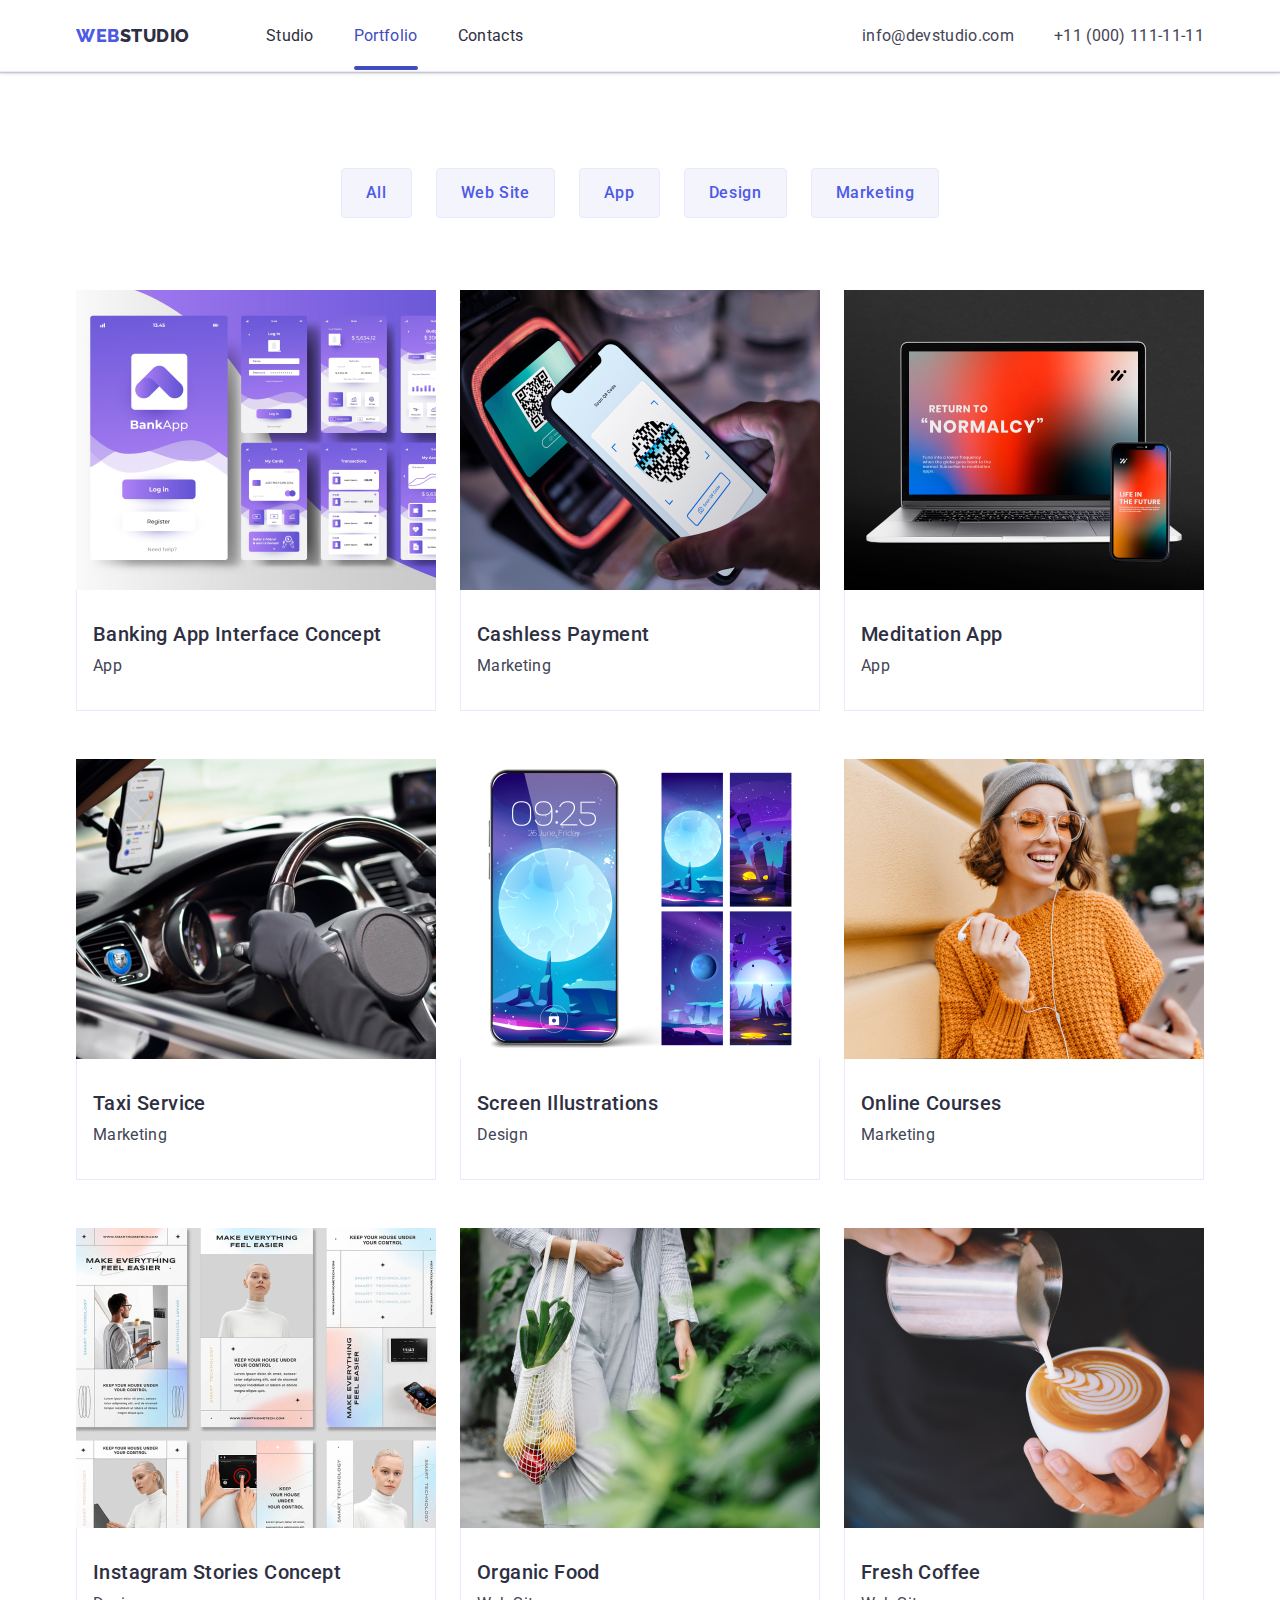
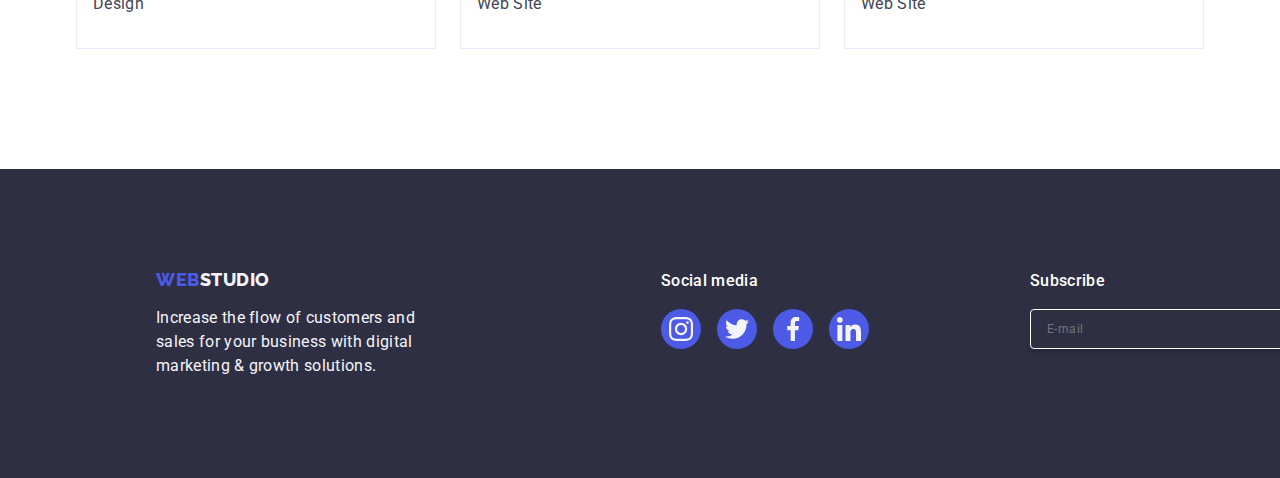
==== portfolio.html @ 1e539826 "Add files via upload" ====
<!DOCTYPE html>
<html lang="en">
  <head>
    <meta charset="UTF-8" />
    <meta name="viewport" content="width=device-width, initial-scale=1.0" />
    <link
      rel="stylesheet"
      href="https://cdnjs.cloudflare.com/ajax/libs/modern-normalize/1.0.0/modern-normalize.min.css"
    />
    <link rel="stylesheet" href="./css/styles.css" />
    <link rel="preconnect" href="https://fonts.googleapis.com" />
    <link rel="preconnect" href="https://fonts.gstatic.com" crossorigin />
    <link
      href="https://fonts.googleapis.com/css2?family=Raleway:wght@800&family=Roboto:wght@400;500;700;900&display=swap"
      rel="stylesheet"
    />
    <title>Portfolio</title>
  </head>
  <body>
    <header class="header">
      <div class="top-head container">
        <!--navigation bar-->
        <nav class="navigation-container list">
          <!--Logo-->
          <a class="logo link" href="./index.html"
            >Web<span class="logo-span-dark-header">Studio</span></a
          >
          <!--studio,portfolio,contacts-->
          <ul class="navigation-list list">
            <li><a class="nav-link link" href="./index.html">Studio</a></li>
            <li>
              <a class="nav-link link portfolioweb" href="./portfolio.html"
                >Portfolio</a
              >
            </li>
            <li><a class="nav-link link" href="">Contacts</a></li>
          </ul>
        </nav>
        <!--contact address section-->
        <address class="address-container">
          <ul class="address-list list">
            <li class="contacts">
              <a class="address-link link" href="mailto:info@devstudio.com"
                >info@devstudio.com</a
              >
            </li>
            <li class="contacts">
              <a class="address-link link" href="tel:+110001111111"
                >+11 (000) 111-11-11</a
              >
            </li>
          </ul>
        </address>
      </div>
    </header>
    <main class="main-container-portfolio">
      <!--buttons section-->
      <section class="section-one-container">
        <div class="container">
          <h1 class="visually-hidden">Buttons</h1>
          <ul class="sec-one-list-of-buttons list">
            <!--firts button-->
            <li>
              <button class="sec-one-button btn-sec" type="button">All</button>
            </li>
            <!--second button-->
            <li>
              <button class="sec-one-button btn-sec" type="button">
                Web Site
              </button>
            </li>
            <!--third button-->
            <li>
              <button class="sec-one-button btn-sec" type="button">App</button>
            </li>
            <!--fourth button-->
            <li>
              <button class="sec-one-button btn-sec" type="button">
                Design
              </button>
            </li>
            <!--fifth button-->
            <li>
              <button class="sec-one-button btn-sec" type="button">
                Marketing
              </button>
            </li>
          </ul>
          <!--list of portfolio projects-->
          <ul class="list-of-projects-sec-two list">
            <!--first item-->
            <li class="project-container link">
              <a class="project-link link" href="">
                <div class="project-foto-card overlay">
                  <img
                    class="project-image"
                    src="./images/bakingapp.jpg"
                    alt="App-interface "
                    width="360"
                  />
                  <p class="overlay-paragraf">
                    14 Stylish and User-Friendly App Design Concepts · Task
                    Manager App · Calorie Tracker App · Exotic Fruit Ecommerce
                    App · Cloud Storage App
                  </p>
                </div>
                <div class="port-details">
                  <h2 class="project-header">Banking App Interface Concept</h2>
                  <p class="project-description">App</p>
                </div>
              </a>
            </li>
            <!--second item-->
            <li class="project-container link">
              <a class="project-link link" href="">
                <div class="project-foto-card overlay">
                  <img
                    class="project-image"
                    src="./images/cashpay.jpg"
                    alt="Payment method"
                    width="360"
                  />
                  <p class="overlay-paragraf">
                    14 Stylish and User-Friendly App Design Concepts · Task
                    Manager App · Calorie Tracker App · Exotic Fruit Ecommerce
                    App · Cloud Storage App
                  </p>
                </div>
                <div class="port-details">
                  <h2 class="project-header">Cashless Payment</h2>
                  <p class="project-description">Marketing</p>
                </div>
              </a>
            </li>
            <!--third item-->
            <li class="project-container link">
              <a class="project-link link" href="">
                <div class="project-foto-card overlay">
                  <img
                    class="project-image"
                    src="./images/laptopapp.jpg"
                    alt="App Laptop"
                    width="360"
                  />
                  <p class="overlay-paragraf">
                    14 Stylish and User-Friendly App Design Concepts · Task
                    Manager App · Calorie Tracker App · Exotic Fruit Ecommerce
                    App · Cloud Storage App
                  </p>
                </div>
                <div class="port-details">
                  <h2 class="project-header">Meditation App</h2>
                  <p class="project-description">App</p>
                </div>
              </a>
            </li>
            <!--fourth item-->
            <li class="project-container link">
              <a class="project-link link" href="">
                <div class="project-foto-card overlay">
                  <img
                    class="project-image"
                    src="./images/taxiserv.jpg"
                    alt="Drive and navigation"
                    width="360"
                  />
                  <p class="overlay-paragraf">
                    14 Stylish and User-Friendly App Design Concepts · Task
                    Manager App · Calorie Tracker App · Exotic Fruit Ecommerce
                    App · Cloud Storage App
                  </p>
                </div>
                <div class="port-details">
                  <h2 class="project-header">Taxi Service</h2>
                  <p class="project-description">Marketing</p>
                </div>
              </a>
            </li>
            <!--fifth item-->
            <li class="project-container link">
              <a class="project-link link" href="">
                <div class="project-foto-card overlay">
                  <img
                    class="project-image"
                    src="./images/displaywall.jpg"
                    alt="Walpapper"
                    width="360"
                  />
                  <p class="overlay-paragraf">
                    14 Stylish and User-Friendly App Design Concepts · Task
                    Manager App · Calorie Tracker App · Exotic Fruit Ecommerce
                    App · Cloud Storage App
                  </p>
                </div>
                <div class="port-details">
                  <h2 class="project-header">Screen Illustrations</h2>
                  <p class="project-description">Design</p>
                </div>
              </a>
            </li>
            <!--sixth item-->
            <li class="project-container link">
              <a class="project-link link" href="">
                <div class="project-foto-card overlay">
                  <img
                    class="project-image"
                    src="./images/online.jpg"
                    alt="Online on the street"
                    width="360"
                  />
                  <p class="overlay-paragraf">
                    14 Stylish and User-Friendly App Design Concepts · Task
                    Manager App · Calorie Tracker App · Exotic Fruit Ecommerce
                    App · Cloud Storage App
                  </p>
                </div>
                <div class="port-details">
                  <h2 class="project-header">Online Courses</h2>
                  <p class="project-description">Marketing</p>
                </div>
              </a>
            </li>
            <!--seventh item-->
            <li class="project-container link">
              <a class="project-link link" href="">
                <div class="project-foto-card overlay">
                  <img
                    class="project-image"
                    src="./images/instastory.jpg"
                    alt="Instastory"
                    width="360"
                  />
                  <p class="overlay-paragraf">
                    14 Stylish and User-Friendly App Design Concepts · Task
                    Manager App · Calorie Tracker App · Exotic Fruit Ecommerce
                    App · Cloud Storage App
                  </p>
                </div>
                <div class="port-details">
                  <h2 class="project-header">Instagram Stories Concept</h2>
                  <p class="project-description">Design</p>
                </div>
              </a>
            </li>
            <!--eight item-->
            <li class="project-container link">
              <a class="project-link link" href="">
                <div class="project-foto-card overlay">
                  <img
                    class="project-image"
                    src="./images/biofood.jpg"
                    alt="Bio food"
                    width="360"
                  />
                  <p class="overlay-paragraf">
                    14 Stylish and User-Friendly App Design Concepts · Task
                    Manager App · Calorie Tracker App · Exotic Fruit Ecommerce
                    App · Cloud Storage App
                  </p>
                </div>
                <div class="port-details">
                  <h2 class="project-header">Organic Food</h2>
                  <p class="project-description">Web Site</p>
                </div>
              </a>
            </li>
            <!--ninth item-->
            <li class="project-container link">
              <a class="project-link link" href="">
                <div class="project-foto-card overlay">
                  <img
                    class="project-image"
                    src="./images/coffe.jpg"
                    alt="Coffe"
                    width="360"
                  />
                  <p class="overlay-paragraf">
                    14 Stylish and User-Friendly App Design Concepts · Task
                    Manager App · Calorie Tracker App · Exotic Fruit Ecommerce
                    App · Cloud Storage App
                  </p>
                </div>
                <div class="port-details">
                  <h2 class="project-header">Fresh Coffee</h2>
                  <p class="project-description">Web Site</p>
                </div>
              </a>
            </li>
          </ul>
        </div>
      </section>
    </main>
    <footer>
      <div class="footer-container">
        <div class="footer-bar">
          <a class="footer-logo logo link" href="./index.html"
            >Web<span class="logo-span-dark-footer">Studio</span></a
          >
          <p class="footer-additional-description">
            Increase the flow of customers and sales for your business with
            digital marketing & growth solutions.
          </p>
        </div>
        <div class="footer-social-media">
          <p class="title-icon-media">Social media</p>
          <ul class="footer-social-sec">
            <li class="list">
              <a class="link footer-icon" href="">
                <svg width="24" height="24" class="svg">
                  <use href="./images/icons.svg#instagram1"></use>
                </svg>
              </a>
            </li>
            <li class="list">
              <a class="link footer-icon" href="">
                <svg width="24" height="24" class="svg">
                  <use href="./images/icons.svg#twitter1"></use>
                </svg>
              </a>
            </li>
            <li class="list">
              <a class="link footer-icon" href="">
                <svg width="24" height="24" class="svg">
                  <use href="./images/icons.svg#facebook1"></use>
                </svg>
              </a>
            </li>
            <li class="list">
              <a class="link footer-icon" href="">
                <svg width="24" height="24" class="svg">
                  <use href="./images/icons.svg#linkedin1"></use>
                </svg>
              </a>
            </li>
          </ul>
        </div>
        <div class="footer-subscribe">
          <p class="title-subscribe">Subscribe</p>
          <form class="footer-formular">
            <label for="user-email" class="footer-label">
              <input
                id="user-email"
                type="email"
                name="user-email"
                placeholder="E-mail"
                class="footer-inp"
              />
            </label>
            <button type="submit" class="subscribe-btn">
              Subscribe
              <svg class="subscribe-svg" width="24" height="24">
                <use href="./images/icons.svg#frame"></use>
              </svg>
            </button>
          </form>
        </div>
      </div>
    </footer>
  </body>
</html>
---- css/styles.css ----
:root {
  --IRIS: #4d5ae5;
  --NAVY-BLUE: #2e2f42;
  --WHITE: #ffffff;
  --SLATE: #434455;
  --CLOUD: #f4f4fd;
  --OCEAN: #404bbf;
  --GREY: #2e2f42b2;
}
* {
  margin: 0;
  padding: 0;
}

*,
*::before *::after {
  box-sizing: border-box;
}

/*Classes style*/

.modal {
  position: fixed;
  top: 0;
  left: 0;
  width: 100%;
  height: 100%;
  background-color: rgba(46, 47, 66, 0.4);
  transition: opacity 250ms cubic-bezier(0.4, 0, 0.2, 1),
    visibility 250ms cubic-bezier(0.4, 0, 0.2, 1);
}

.modal-window {
  position: absolute;
  top: 50%;
  left: 50%;
  transform: translate(-50%, -50%) scale(1);
  width: 408px;
  min-height: 584px;
  background: #fcfcfc;
  border-radius: 4px;
  transition: transform 250ms cubic-bezier(0.4, 0, 0.2, 1);
  box-shadow: 0px 2px 1px 0px rgba(0, 0, 0, 0.2),
    0px 1px 3px 0px rgba(0, 0, 0, 0.12), 0px 1px 1px 0px rgba(0, 0, 0, 0.14);
  padding: 72px 24px 24px 24px;
}

.modal-button {
  border: 1px solid rgba(0, 0, 0, 0.1);
  position: absolute;
  top: 24px;
  right: 24px;
  width: 24px;
  height: 24px;
  border-radius: 50%;
  display: flex;
  align-items: center;
  justify-content: center;
  background-color: #e7e9fc;
  padding: 0;
  cursor: pointer;
  transition: background-color 250ms cubic-bezier(0.4, 0, 0.2, 1),
    border 250ms cubic-bezier(0.4, 0, 0.2, 1);
}

.button-button {
  fill: var(--CORNFLOWER, #e7e9fc);
}

.modal-button:hover,
.modal-button:focus {
  background-color: #404bbf;
  border: none;
  fill: #ffffff;
}

.is-hidden {
  visibility: hidden;
  opacity: 0;
  pointer-events: none;
}

.svg-close-button {
  transition: fill 250ms cubic-bezier(0.4, 0, 0.2, 1);
}

.svg-close-button:hover,
.svg-close-button:focus {
  fill: #ffffff;
}

/* formular  */
.form-paragraf {
  font-weight: 500;
  font-size: 16px;
  line-height: 1.5;
  text-align: center;
  letter-spacing: 0.02em;
  color: #2e2f42;
  margin-bottom: 16px;
}
.form-section {
  margin-bottom: 8px;
}
.box-name {
  font-size: 12px;
  line-height: 1.17;
  letter-spacing: 0.04em;
  color: #8e8f99;
  display: block;
  margin-bottom: 4px;
}
.input-box {
  position: relative;
}
.input-style {
  width: 360px;
  height: 40px;
  border: 1px solid rgba(46, 47, 66, 0.4);
  border-radius: 4px;
  background-color: transparent;
  padding-left: 38px;
  outline: transparent;
  transition: border-color 250ms cubic-bezier(0.4, 0, 0.2, 1);
}
.input-style:focus {
  border-color: #4d5ae5;
}
.input-svg {
  position: absolute;
  left: 16px;
  top: 50%;
  transform: translateY(-50%);
  transition: fill 250ms cubic-bezier(0.4, 0, 0.2, 1);
}

a:focus svg,
a:focus use {
  fill: #4d5ae5;
}

.comment-section {
  margin-bottom: 16px;
}
.comment-text {
  width: 100%;
  height: 120px;
  font-size: 12px;
  line-height: 1.17;
  letter-spacing: 0.04em;
  color: rgba(46, 47, 66, 0.4);
  border-radius: 4px;
  background-color: transparent;
  padding: 8px 16px;
  outline: transparent;
  resize: none;

  border: 1px solid rgba(46, 47, 66, 0.4);
}
.comment-text {
  transition: border-color 250ms cubic-bezier(0.4, 0, 0.2, 1);
}
.comment-text:focus {
  border-color: #4d5ae5;
}
.p-policy {
  margin-bottom: 24px;
}
.p-policy label {
  display: block;
}
.label-policy {
  font-size: 12px;
  line-height: 1.17;
  letter-spacing: 0.04em;
  color: #8e8f99;
  display: flex;
  text-align: center;
  justify-content: center;
}
.span-policy {
  width: 16px;
  height: 16px;
  border: 1px solid rgba(46, 47, 66, 0.4);
  border-radius: 2px;
  transition: background-color 250ms cubic-bezier(0.4, 0, 0.2, 1),
    border 250ms cubic-bezier(0.4, 0, 0.2, 1),
    fill 250ms cubic-bezier(0.4, 0, 0.2, 1);
  display: inline-flex;
  align-items: center;
  justify-content: center;
  fill: transparent;
}
.checkbox-svg {
  transition: background-color 250ms cubic-bezier(0.4, 0, 0.2, 1),
    border 250ms cubic-bezier(0.4, 0, 0.2, 1),
    fill 250ms cubic-bezier(0.4, 0, 0.2, 1),
    fill 250ms cubic-bezier(0.4, 0, 0.2, 1);
}

.link-policy {
  color: #4d5ae5;
}
.button-send {
  display: block;
  min-width: 169px;
  height: 56px;
  font-family: "Roboto", sans-serif;
  font-size: 16px;
  font-weight: 500;
  line-height: 1.5;
  letter-spacing: 0.04em;
  color: #ffffff;
  cursor: pointer;
  background-color: #4d5ae5;
  border: none;
  border-radius: 4px;
  transition: background-color 250ms cubic-bezier(0.4, 0, 0.2, 1);
}
.p-input:checked + .label-policy span:first-child {
  border: none;
  background-color: #404bbf;
  fill: #f4f4fd;
}
.input-style:focus + .input-svg {
  fill: #4d5ae5;
}

.container {
  width: 1158px;
  margin: 0 auto;
  padding: 0 15px;
}

.container-header {
  max-width: 496px;
  margin: 0 auto;
  padding-top: 188px;
  padding-bottom: 188px;
}

.header {
  border-bottom: 1px solid #e7e9fc;
  background: var(--white, #fff);
  border-bottom: 1px solid var(--CORNFLOWER, #e7e9fc);
  display: flex;
  box-shadow: 0px 1px 6px 0px rgba(46, 47, 66, 0.08),
    0px 1px 1px 0px rgba(46, 47, 66, 0.16),
    0px 2px 1px 0px rgba(46, 47, 66, 0.08);
  height: 72px;
}

.section {
  padding-top: 120px;
  padding-bottom: 120px;
  display: flex;
}

.image {
  display: block;
}
.logo {
  margin-right: 76px;
}

/*Index*/

body {
  background-color: var(--WHITE);
  font-family: "Roboto", sans-serif;
  font-size: 16px;
  font-weight: 400;
  line-height: 150%;
  letter-spacing: 0.32px;
  height: 1440px;
  color: var(--SLATE);
}

.link {
  text-decoration: none;
}
.list {
  list-style: none;
  padding: 0;
}

/*Header*/
.top-head {
  display: flex;
  justify-content: space-between;
}

.navigation-container {
  display: flex;
  justify-content: center;
  align-items: center;
}

.navigation-container,
.address-container {
  display: flex;
  align-items: center;
}

.nav-link {
  color: var(--NAVY-BLUE, #2e2f42);
  padding: 24px 0;
  position: relative;
  transition: color 250ms cubic-bezier(0.4, 0, 0.2, 1);
}

.navigation-list {
  color: var(--navy-blue) #404bbf;
  font-size: 16px;
  font-style: normal;
  font-weight: 500;
  line-height: 150%;
  letter-spacing: 0.32px;
  display: flex;
  gap: 40px;
  transition: color 250ms cubic-bezier(0.4, 0, 0.2, 1);
}

.studioweb {
  position: relative;
  color: #404bbf;
  transition: color 250ms cubic-bezier(0.4, 0, 0.2, 1);
}
.portfolioweb {
  position: relative;
  color: #404bbf;
  transition: color 250ms cubic-bezier(0.4, 0, 0.2, 1);
}

.studioweb::after {
  content: "";
  position: absolute;
  left: 0;
  bottom: -1px;
  height: 4px;
  width: 100%;
  background-color: #404bbf;
  border-radius: 2px;
}

.portfolioweb:after {
  content: "";
  position: absolute;
  left: 0;
  bottom: -1px;
  height: 4px;
  width: 100%;
  background-color: #404bbf;
  border-radius: 2px;
}

.nav-link:hover,
.nav-link:focus {
  color: var(--OCEAN);
}

.address-list {
  display: flex;
  gap: 40px;
}

.address-container {
  font-style: normal;
}
.address-link {
  color: var(--SLATE, #434455);
  font-size: 16px;
  font-weight: 400;
  line-height: 150%; /* 150% */
  letter-spacing: 0.32px;
  text-decoration: none;
  transition: color 250ms cubic-bezier(0.4, 0, 0.2, 1);
}

.address-link:hover,
.address-link:focus {
  color: var(--OCEAN);
}

.contacts > .address-link {
  font-size: 16px;
  line-height: 1.5;
  letter-spacing: 0.02em;
  color: var(--SLATE);
}

/* logo */
.logo {
  text-transform: uppercase;
  color: var(--IRIS);
  font-weight: 800;
  font-size: 18px;
  line-height: 1.17; /* 116.667% */
  letter-spacing: 0.54px;
  font-family: "Raleway", sans-serif;
  background: var(--WHITE, #fff);
  margin-right: 76px;
}

.logo-span-dark-header {
  color: var(--NAVY-BLUE);
  font-family: Raleway, sans-serif;
  font-size: 18px;
  font-style: normal;
  font-weight: 800;
  line-height: 116.667%;
  letter-spacing: 0.54px;
  text-transform: uppercase;
  text-decoration: none;
}

/* hero content section */

.hero-image-section {
  background-color: var(--navy-blue);
  background-image: linear-gradient(
      to bottom,
      rgba(46, 47, 66, 0.7),
      rgba(46, 47, 66, 0.7)
    ),
    url(../images/computerdesktop.jpeg);
  background-repeat: no-repeat;
  background-size: cover;
  background-position: center;
  display: flex;
  padding: 188px 0;
  max-width: 1440px;
  display: flex;
  justify-content: center;
}

.hero-image-header {
  color: var(--WHITE, #fff);
  text-align: center;
  font-size: 56px;
  line-height: 107.143%;
  letter-spacing: 1.12px;
  max-width: 496px;
  margin: 0 auto;
  padding-bottom: 48px;
}

.hero-image-button {
  background: var(--IRIS, #4d5ae5);
  color: var(--WHITE, #fff);
  font-family: "Roboto", sans-serif;
  border-radius: 4px;
  box-shadow: 0px 4px 4px 0px rgba(0, 0, 0, 0.15);
  font-size: 16px;
  font-weight: 500;
  line-height: 150%;
  letter-spacing: 0.64px;
  cursor: pointer;
  display: block;
  min-width: 169px;
  height: 56px;
  border: none;
  margin: auto;
  transition: background-color 250ms cubic-bezier(0.4, 0, 0.2, 1);
}

.hero-image-button:hover,
.hero-image-button:focus {
  color: var(--WHITE, #ffffff);
  background-color: var(--OCEAN);
}

/* section one styles , webstudio qualities */
.first-section-container {
  padding: 120px 0;
}

.visually-hidden {
  position: absolute;
  width: 1px;
  height: 1px;
  margin: -1px;
  border: 0;
  padding: 0;
  white-space: nowrap;
  clip-path: inset(100%);
  clip: rect(0 0 0 0);
  overflow: hidden;
}

.about-list {
  display: flex;
  gap: 24px;
}

.trait-container {
  display: inline-flex;
  width: 100%;
  min-width: 264px;
  flex-direction: column;
  align-items: flex-start;
  gap: 8px;
}
.trait-header {
  color: var(--NAVY-BLUE, #2e2f42);
  font-size: 20px;
  font-weight: 500;
  line-height: 120%; /* 120% */
  letter-spacing: 0.4px;
  margin-bottom: 8px;
}
.navigation-list,
.trait-description {
  color: var(--SLATE, #434455);
  font-size: 16px;
  line-height: 150%; /* 150% */
  font-weight: 400;
  letter-spacing: 0.32px;
}

.svg-icon {
  background-color: var(--CLOUD, #f4f4fd);
  fill: #f4f4fd;
  display: flex;
  align-items: center;
  justify-content: center;
  width: 264px;
  height: 112px;
  border-radius: 4px;
  padding: 24px 100px;
  gap: 24px;
  margin-bottom: 8px;
}

/* section two : What are we doing */
.section-two-container {
  width: 1128px;
  height: 412px;
  flex-shrink: 0;
  margin: 120px;
}
.section-two-header {
  color: var(--NAVY-BLUE, #2e2f42);
  text-align: center;
  font-size: 36px;
  font-weight: 700;
  line-height: 111.111%; /* 111.111% */
  letter-spacing: 0.72px;
  text-transform: capitalize;
  margin-bottom: 72px;
}
.doing-section {
  display: flex;
  gap: 24px;
  /* justify-content: space-between; */
}

.image-details {
  display: inline-flex;
  flex-direction: column;
  align-items: flex-start;
  border: 1px solid var(--corn-flower-color);
  width: calc((100% - 48px) / 3);
}

/* section three: Our team */

.section-three-container {
  background-color: var(--CLOUD, #f4f4fd);
  padding: 120px 0;
  display: flex;
  margin: 0 auto;
}

.team-member-container {
  background: var(--WHITE, #fff);
  border-radius: 0px 0px 4px 4px;
  box-shadow: 0px 2px 1px 0px rgba(46, 47, 66, 0.08),
    0px 1px 1px 0px rgba(46, 47, 66, 0.16),
    0px 1px 6px 0px rgba(46, 47, 66, 0.08);
  display: inline-flex;
  width: 264px;
  flex-direction: column;
  justify-content: center;
  align-items: center;
  gap: 8px;
}

.team-list {
  display: flex;
  gap: 24px;
}
.team-details {
  min-width: 232px;
  padding: 8px 0;
}
.section-three-header {
  color: var(--NAVY-BLUE, #2e2f42);
  text-align: center;
  font-size: 36px;
  font-weight: 700;
  line-height: 111.111%; /* 111.111% */
  letter-spacing: 0.72px;
  text-transform: capitalize;
  margin-bottom: 72px;
}

.team-member-header {
  color: var(--NAVY-BLUE, #2e2f42);
  justify-content: center;
  text-align: center;
  font-size: 20px;
  font-weight: 500;
  line-height: 120%;
  letter-spacing: 0.4px;
}

.team-member-description {
  color: var(--SLATE);
  justify-content: center;
  color: var(--slate);
  text-align: center;
  font-size: 16px;
  font-weight: 500;
  line-height: 1.5;
  letter-spacing: 0.02em;
}

.team-icon {
  background-color: #4d5ae5;
  border-radius: 50%;
  width: 100%;
  height: 100%;
  width: 40px;
  height: 40px;
  display: flex;
  justify-content: center;
  align-items: center;
  transition: background-color 250ms cubic-bezier(0.4, 0, 0.2, 1);
}

.social-media-links {
  display: flex;
  justify-content: center;
  align-items: center;
  gap: 24px;
  padding: 32px 0;
}

.team-icon:hover,
.team-icon:focus {
  background-color: #404bbf;
}

/*section five*/

.customers-section {
  display: flex;
  justify-content: space-between;
  align-items: center;
  gap: 24px;
  padding-bottom: 120px;
}

.customer-section {
  padding-top: 120px;
  padding-bottom: 120px;
}

.title-two {
  color: var(--NAVY-BLUE, #2e2f42);
  text-align: center;
  font-size: 36px;
  font-weight: 700;
  line-height: 111.111%; /* 111.111% */
  letter-spacing: 0.72px;
  text-transform: capitalize;
  margin-bottom: 72px;
}

.customer-box {
  width: 168px;
  height: 88px;
}

.customer-link-icon {
  width: 100%;
  height: 100%;
  border: 1px solid #8e8f99;
  border-radius: 4px;
  display: flex;
  align-items: center;
  justify-content: center;
  color: #8e8f99;
  transition: border-color 250ms cubic-bezier(0.4, 0, 0.2, 1),
    color 250ms cubic-bezier(0.4, 0, 0.2, 1);
}

.customer-link-icon:hover,
.customer-link-icon:focus {
  border-color: #404bbf;
  color: #404bbf;
}
.customer-icon {
  fill: currentColor;
  display: flex;
  justify-content: center;
  align-items: center;
  margin: 16px 32px;
}

.customer-icon:hover,
.customer-icon:focus {
  fill: #404bbf;
}

/* footer section */

.footer-container {
  background-color: var(--NAVY-BLUE, #2e2f42);
  display: flex;
  justify-content: flex-start;
  align-items: left;
  padding: 100px 0;
  gap: 1px;
  align-items: baseline;
  padding-left: 156px;
}

.footer-logo {
  background-color: var(--navy-blue);
  flex-shrink: 0;
  font-family: Raleway, sans-serif;
  font-size: 18px;
  font-style: normal;
  font-weight: 800;
  line-height: 1.17;
  letter-spacing: 0.54px;
  text-transform: uppercase;
  text-decoration: none;
  display: inline-block;
  margin-bottom: 16px;
}

.logo-span-dark-footer {
  color: var(--CLOUD);
}

.footer-additional-description {
  color: var(--CLOUD, #f4f4fd);
  font-family: "Roboto", sans-serif;
  font-weight: 400;
  line-height: 150%;
  letter-spacing: 0.32px;
  width: 264px;
}
.title-icon-media {
  color: var(--WHITE, #fff);
  font-family: Roboto;
  font-size: 16px;
  font-weight: 500;
  line-height: 1.5;
  letter-spacing: 0.02em;
  margin-bottom: 16px;
}

.footer-social-sec {
  display: flex;
  justify-content: center;
  align-items: center;
  gap: 16px;
  padding-left: 0px;
}

.footer-icon {
  background-color: #4d5ae5;
  width: 100%;
  height: 100%;
  width: 40px;
  height: 40px;
  display: flex;
  justify-content: center;
  align-items: center;
  border-radius: 50%;
  gap: 16px;
  transition: background-color 250ms cubic-bezier(0.4, 0, 0.2, 1);
}

.footer-icon:hover,
.footer-icon:focus {
  background-color: #31d0aa;
}

.footer-bar {
  margin-right: 120px;
}
.footer-social-media {
  margin: 0 auto;
  display: flex;
  flex-direction: column;
  justify-content: flex-start;
  align-items: flex-start;
  margin-left: 120px;
  margin-right: 120px;
}

/*footer-subscribe-formular*/

.footer-subscribe {
  margin-left: 40px;
}

.title-subscribe {
  margin-bottom: 16px;
  font-weight: 500;
  font-size: 16px;
  line-height: 1.5;
  letter-spacing: 0.02em;
  color: #ffffff;
}

.footer-formular {
  display: flex;
  gap: 24px;
}
.footer-inp {
  width: 264px;
  height: 40px;
  border: 1px solid #ffffff;
  background-color: transparent;
  font-size: 12px;
  line-height: 1.5;
  letter-spacing: 0.04em;
  padding-left: 16px;
  box-shadow: 0px 4px 4px 0px rgba(0, 0, 0, 0.15);
  border-radius: 4px;
  color: #ffffff;
}
.subscribe-btn {
  min-width: 165px;
  height: 40px;
  display: flex;
  justify-content: center;
  align-items: center;
  font-family: "Roboto", sans-serif;
  font-size: 16px;
  font-weight: 500;
  line-height: 1.5;
  letter-spacing: 0.04em;
  color: #ffffff;
  cursor: pointer;
  background-color: #4d5ae5;
  border: none;
  border-radius: 4px;
}
.subscribe-svg {
  margin-left: 16px;
  fill: #fff;
}

.svg {
  fill: #f4f4fd;
}

/* ./PORTOFOLIO.HTML */

/* the list of buttons */

.section-one-container {
  padding-top: 96px;
  padding-bottom: 120px;
}
.sec-one-list-of-buttons {
  display: flex;
  justify-content: center;
  gap: 24px;
  margin-bottom: 72px;
}

.sec-one-button {
  background-color: var(--CLOUD);
  color: var(--IRIS);
  font-family: "Roboto", sans-serif;
  justify-content: center;
  color: var(--IRIS, #4d5ae5);
  text-align: center;
  font-size: 16px;
  font-weight: 500;
  line-height: 150%;
  letter-spacing: 0.64px;
  cursor: pointer;
  border-radius: 4px;
  border: 1px solid var(--CORNFLOWER, #e7e9fc);
  padding: 12px 24px;
}

.sec-one-button:hover,
.sec-one-button:focus {
  background-color: var(--OCEAN);
  color: var(--WHITE);
  border: 1px solid transparent;
  box-shadow: 0px 2px 2px 0px rgba(0, 0, 0, 0.12),
    0px 2px 1px 0px rgba(0, 0, 0, 0.08), 0px 3px 1px 0px rgba(0, 0, 0, 0.1);
}

.btn-sec {
  transition: color 250ms cubic-bezier(0.4, 0, 0.2, 1),
    background-color 250ms cubic-bezier(0.4, 0, 0.2, 1),
    border-color 250ms cubic-bezier(0.4, 0, 0.2, 1),
    box-shadow 250ms cubic-bezier(0.4, 0, 0.2, 1);
}

/*list of portfolio projects */

.list-of-projects-sec-two {
  display: flex;
  flex-wrap: wrap;
  column-gap: 24px;
  row-gap: 48px;
}

.project-image {
  display: block;
}
.project-container {
  width: calc((100% - 48px) / 3);
}

.project-link {
  display: block;
  transition: box-shadow 250ms cubic-bezier(0.4, 0, 0.2, 1);
}

.project-link:hover,
.project-link:focus {
  box-shadow: 0px 1px 6px rgba(46, 47, 66, 0.08),
    0px 1px 1px rgba(46, 47, 66, 0.16), 0px 2px 1px rgba(46, 47, 66, 0.08);
}

.project-link:hover .overlay-paragraf {
  transform: translateY(0%);
}

.project-link:focus .overlay-paragraf {
  transform: translateY(0%);
}

.project-foto-card {
  position: relative;
  overflow: hidden;
}

.portfolio-link-app:hover,
.portfolio-link-app:focus {
  box-shadow: 0px 2px 1px 0px rgba(46, 47, 66, 0.08),
    0px 1px 1px 0px rgba(46, 47, 66, 0.16),
    0px 1px 6px 0px rgba(46, 47, 66, 0.08);
}

.overlay {
  position: relative;
  top: 0;
  left: 0;
  width: 100%;
  height: 100%;
  background-color: #3f51b5;
  transition: transform 250ms ease-in-out;
}

/*.project-foto-card:hover .overlay {

}*/

.overlay-paragraf {
  position: absolute;
  top: 0;
  font-size: 16px;
  line-height: 1.5;
  letter-spacing: 0.02em;
  color: #f4f4fd;
  padding: 40px 32px;
  background-color: #4d5ae5;
  height: 100%;
  width: 100%;
  transform: translateY(100%);
  transition: transform 250ms cubic-bezier(0.4, 0, 0.2, 1);
}

.project-foto-card:hover .overlay-paragraf {
  transform: translateY(0%);
}
.portfolio-link-app:focus .overlay-paragraf {
  transform: translateY(0%);
}

.port-details {
  padding: 32px 16px;
  border: 1px solid var(--CORNFLOWER, #e7e9fc);
  border-top: none;
}

.port-details:hover {
  box-shadow: 0px 1px 6px rgba(46, 47, 66, 0.08),
    0px 1px 1px rgba(46, 47, 66, 0.16), 0px 2px 1px rgba(46, 47, 66, 0.08);
}

.project-header {
  color: var(--NAVY-BLUE);
  font-size: 20px;
  font-weight: 500;
  line-height: 120%;
  letter-spacing: 0.02em;
  margin-bottom: 8px;
}

.project-description {
  color: var(--SLATE, #434455);
  font-size: 16px;
  line-height: 1.5;
  letter-spacing: 0.02em;
}
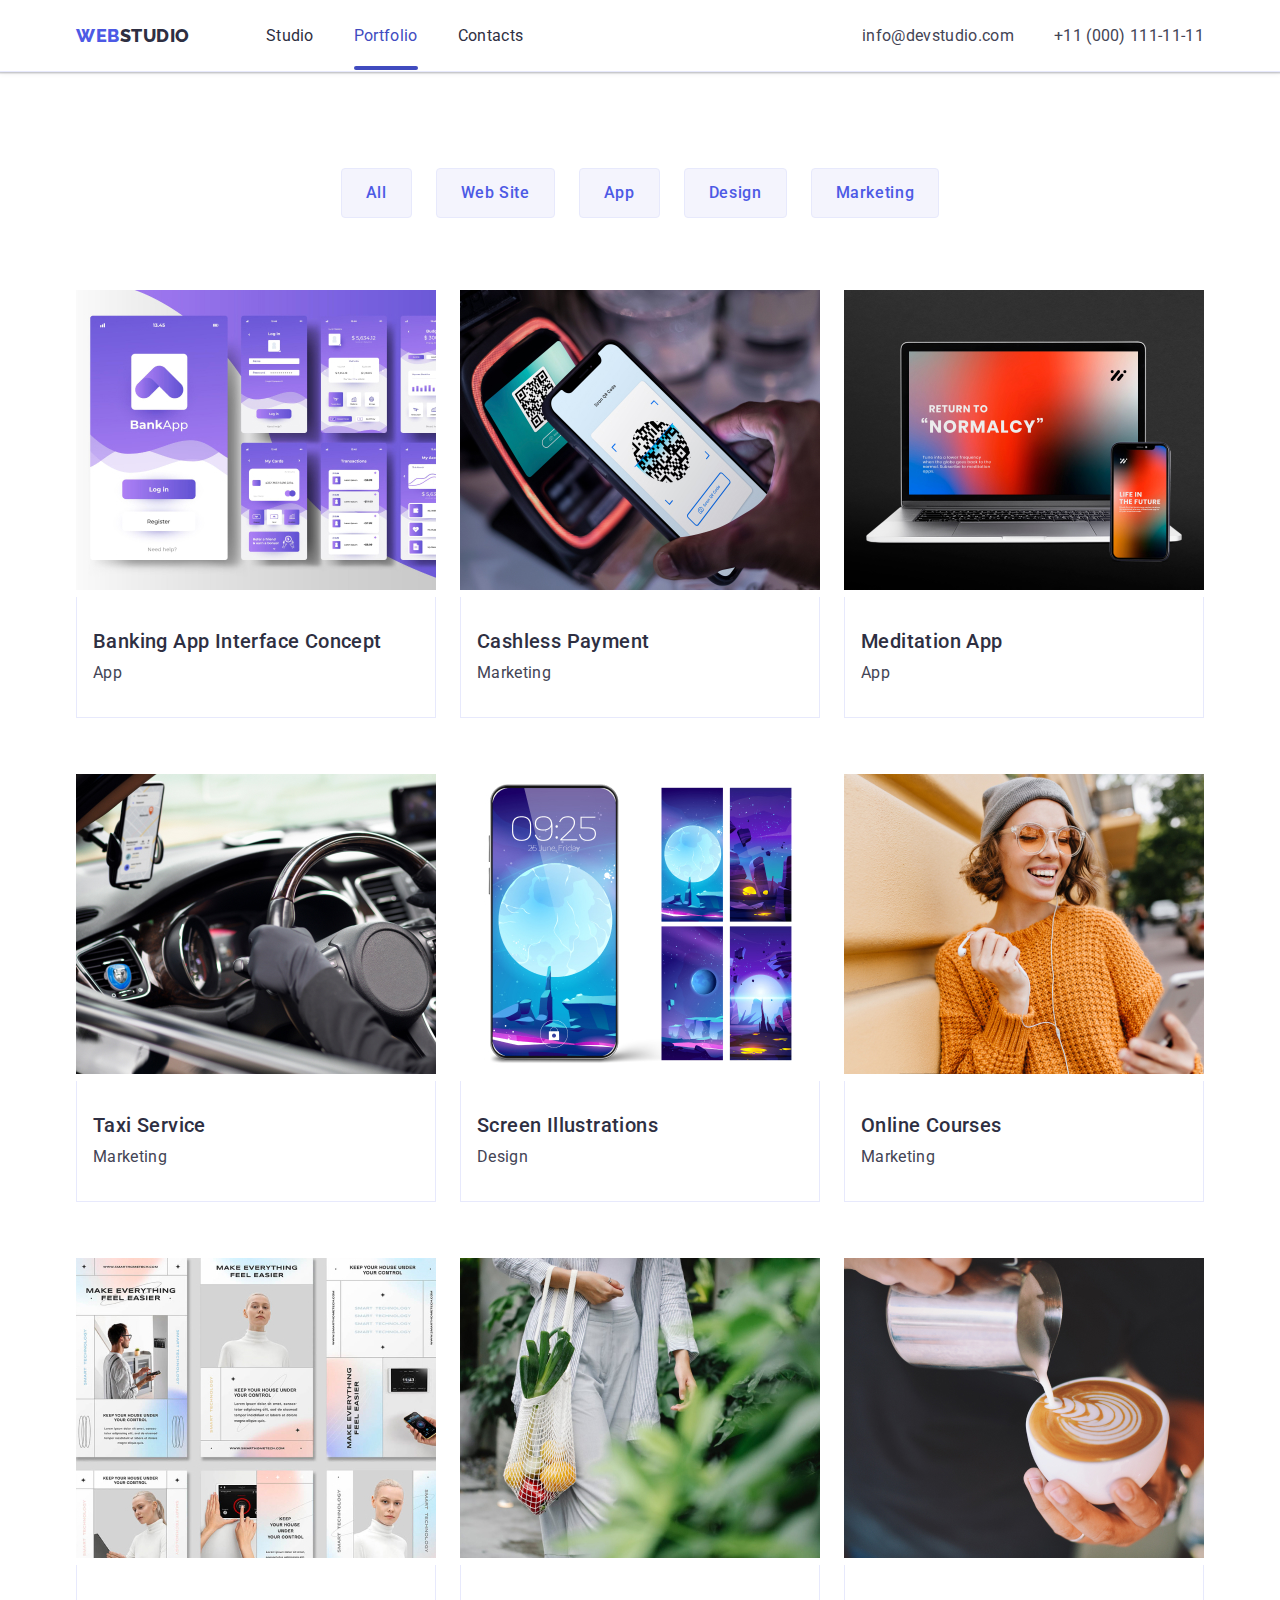
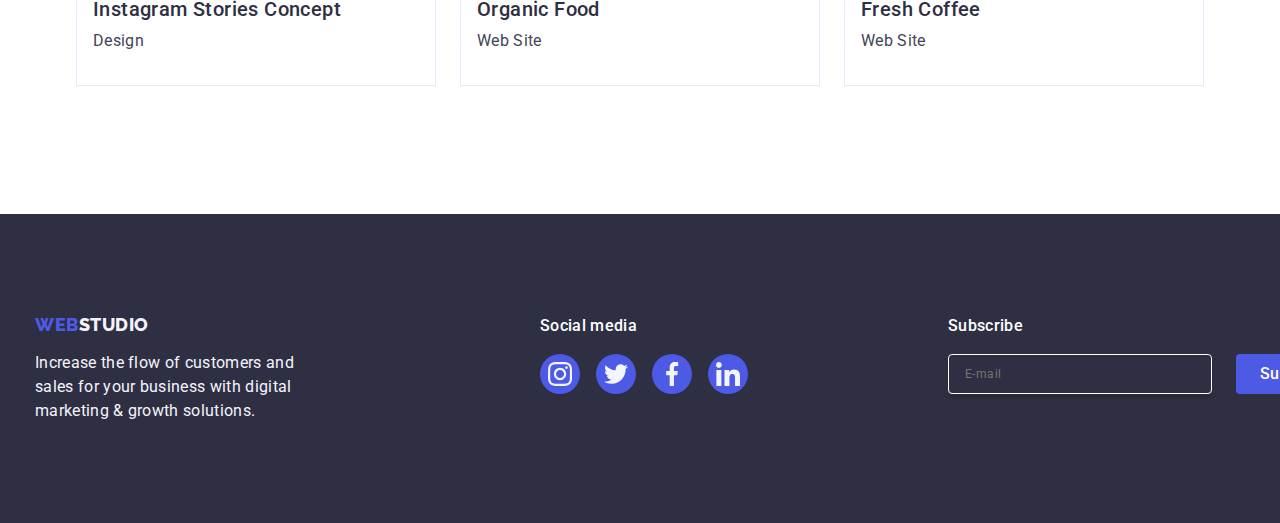
==== commit 40aec0df: "portfolio details" ====
--- a/portfolio.html
+++ b/portfolio.html
@@ -16,7 +16,7 @@
     />
     <title>Portfolio</title>
   </head>
-  <body>
+  <body class="portfolio-body">
     <header class="header">
       <div class="top-head container">
         <!--navigation bar-->
--- a/css/styles.css
+++ b/css/styles.css
@@ -6,6 +6,8 @@
   --CLOUD: #f4f4fd;
   --OCEAN: #404bbf;
   --GREY: #2e2f42b2;
+  --NAVY-BLUE-modal: rgba(46, 47, 66, 0.4);
+  --DAIRY: #fcfcfc;
 }
 * {
   margin: 0;
@@ -31,18 +33,23 @@
 }
 
 .modal-window {
+  /*max-width: 408px;*/
+  /*min-height: 584px;*/
+  flex-shrink: 0;
+  border-radius: 4px;
+  background-color: #fcfcfc;
+  box-shadow: 0px 2px 1px 0px rgba(0, 0, 0, 0.2),
+    0px 1px 3px 0px rgba(0, 0, 0, 0.12), 0px 1px 1px 0px rgba(0, 0, 0, 0.14);
   position: absolute;
   top: 50%;
   left: 50%;
-  transform: translate(-50%, -50%) scale(1);
-  width: 408px;
-  min-height: 584px;
-  background: #fcfcfc;
-  border-radius: 4px;
+  transform: translate(-50%, -50%);
   transition: transform 250ms cubic-bezier(0.4, 0, 0.2, 1);
-  box-shadow: 0px 2px 1px 0px rgba(0, 0, 0, 0.2),
-    0px 1px 3px 0px rgba(0, 0, 0, 0.12), 0px 1px 1px 0px rgba(0, 0, 0, 0.14);
   padding: 72px 24px 24px 24px;
+  min-width: 320px;
+}
+button {
+  margin: 0;
 }
 
 .modal-button {
@@ -216,6 +223,8 @@
   border: none;
   border-radius: 4px;
   transition: background-color 250ms cubic-bezier(0.4, 0, 0.2, 1);
+  margin: auto;
+  box-shadow: 0px 4px 4px 0px rgba(0, 0, 0, 0.15);
 }
 .p-input:checked + .label-policy span:first-child {
   border: none;
@@ -224,6 +233,110 @@
 }
 .input-style:focus + .input-svg {
   fill: #4d5ae5;
+}
+
+/*meniul pt mobil*/
+
+.hamburger-menu {
+  margin-left: 0;
+  border: none;
+  background-color: var(--background-color);
+  fill: var(--brand-color);
+  margin: 24px 0;
+  cursor: pointer;
+}
+
+.mobile-logo {
+  font-family: "Raleway", sans-serif;
+  font-weight: 800;
+  font-size: 18px;
+  line-height: 1.17;
+  letter-spacing: 0.03em;
+  text-transform: uppercase;
+  color: var(--logo-color);
+  margin-right: 76px;
+}
+
+.nav-address-div {
+  display: flex;
+  justify-content: space-between;
+  width: 100%;
+}
+
+.mobile-close-menu {
+  position: absolute;
+  top: 24px;
+  right: 24px;
+  width: 24px;
+  height: 24px;
+  display: flex;
+  align-items: center;
+  justify-content: center;
+  background-color: #e7e9fc;
+  border: 1px solid rgba(0, 0, 0, 0.1);
+  border-radius: 50%;
+  padding: 0;
+  cursor: pointer;
+  transition: background-color 250ms cubic-bezier(0.4, 0, 0.2, 1),
+    border 250ms cubic-bezier(0.4, 0, 0.2, 1);
+}
+
+.mobile-close-menu:hover,
+.mobile-close-menu:focus {
+  background-color: #404bbf;
+  border: none;
+  fill: #ffffff;
+}
+.header {
+  border-bottom: 1px solid #e7e9fc;
+  box-shadow: 0px 2px 1px rgba(46, 47, 66, 0.08),
+    0px 1px 1px rgba(46, 47, 66, 0.16), 0px 1px 6px rgba(46, 47, 66, 0.08);
+}
+
+.top-head {
+  display: flex;
+  margin: 0 auto;
+  padding: 0 15px;
+  justify-content: space-between;
+  align-items: center;
+}
+.navigation-container {
+  /* background-color: var(--background-color);*/
+  display: flex;
+  align-items: center;
+  justify-content: flex-start;
+}
+
+.navigation-list {
+  /*display: flex;
+gap: 40px;*/
+  /*display: none;*/
+}
+
+.address-list {
+  display: flex;
+  gap: 40px;
+  justify-content: flex-end;
+}
+
+.logo {
+  font-family: "Raleway", sans-serif;
+  font-weight: 800;
+  font-size: 18px;
+  line-height: 1.17;
+  letter-spacing: 0.03em;
+  text-transform: uppercase;
+  color: var(--logo-color);
+  margin-right: 76px;
+  display: none;
+}
+
+.link {
+  text-decoration: none;
+}
+
+.logo-span-dark-header {
+  color: var(--brand-color);
 }
 
 .container {
@@ -296,10 +409,21 @@
   align-items: center;
 }
 
+.address-container {
+  /*color: var(--text-color);
+    background-color: var(--background-color);
+    font-size: 16px;
+    line-height: 24px;
+    font-style: normal;*/
+  /*display: none;*/
+  margin-left: 0 auto;
+}
+
 .navigation-container,
 .address-container {
   display: flex;
   align-items: center;
+  justify-content: flex-start;
 }
 
 .nav-link {
@@ -357,6 +481,16 @@
 .nav-link:hover,
 .nav-link:focus {
   color: var(--OCEAN);
+}
+
+.nav-link::after {
+  content: "";
+  position: absolute;
+  left: 0;
+  bottom: -1px;
+  height: 4px;
+  background-color: #404bbf;
+  border-radius: 2px;
 }
 
 .address-list {
@@ -489,8 +623,11 @@
 }
 
 .about-list {
-  display: flex;
-  gap: 24px;
+  /*display: flex;
+gap: 24px;
+justify-content: center;*/
+  display: flex;
+  flex-direction: column;
 }
 
 .trait-container {
@@ -578,8 +715,9 @@
   box-shadow: 0px 2px 1px 0px rgba(46, 47, 66, 0.08),
     0px 1px 1px 0px rgba(46, 47, 66, 0.16),
     0px 1px 6px 0px rgba(46, 47, 66, 0.08);
-  display: inline-flex;
-  width: 264px;
+
+  min-width: 264px;
+  display: flex;
   flex-direction: column;
   justify-content: center;
   align-items: center;
@@ -588,7 +726,14 @@
 
 .team-list {
   display: flex;
+  flex-wrap: wrap;
+  flex-direction: column;
+  align-items: center;
   gap: 24px;
+}
+.team-member-image {
+  margin: 0 auto;
+  width: 100%;
 }
 .team-details {
   min-width: 232px;
@@ -647,6 +792,11 @@
   padding: 32px 0;
 }
 
+.social-list {
+  width: 40px;
+  height: 40px;
+}
+
 .team-icon:hover,
 .team-icon:focus {
   background-color: #404bbf;
@@ -656,15 +806,16 @@
 
 .customers-section {
   display: flex;
-  justify-content: space-between;
-  align-items: center;
-  gap: 24px;
-  padding-bottom: 120px;
+  /*gap: 24px;*/
+  flex-wrap: wrap;
+  gap: 16px;
+  align-items: center;
+  /*height: 88px;*/
 }
 
 .customer-section {
-  padding-top: 120px;
-  padding-bottom: 120px;
+  padding-top: 96px;
+  padding-bottom: 96px;
 }
 
 .title-two {
@@ -679,8 +830,7 @@
 }
 
 .customer-box {
-  width: 168px;
-  height: 88px;
+  width: calc((100% - 16px) / 2);
 }
 
 .customer-link-icon {
@@ -862,19 +1012,490 @@
   fill: #f4f4fd;
 }
 
+@media (min-width: 768px) and (max-width: 1158px) {
+  .hamburger-menu {
+    display: none;
+  }
+
+  .mobile-logo {
+    display: none;
+  }
+
+  .logo {
+    display: block;
+  }
+
+  .top-head {
+    position: relative;
+  }
+
+  .mobile-close-menu {
+    display: none;
+  }
+  .mobile-social-media {
+    display: none;
+  }
+  .navigation-list {
+    display: flex;
+    gap: 40px;
+  }
+  .address-container {
+    display: block;
+  }
+
+  .address-list {
+    display: block;
+  }
+  .first-section-container {
+    padding: 96px 0;
+  }
+  .svg-icon {
+    display: none;
+  }
+  .about-list {
+    flex-direction: row;
+    flex-wrap: wrap;
+    gap: 24px;
+  }
+  .trait-container {
+    width: calc((100% - 24px) / 2);
+  }
+  .two-section {
+    display: none;
+  }
+  .section-three-container {
+    width: 768px;
+    height: 1224px;
+    flex-shrink: 0;
+  }
+
+  .trait-header {
+    font-size: 36px;
+    line-height: 40px;
+    letter-spacing: 0.72px;
+    text-align: start;
+  }
+  .team-list {
+    flex-direction: row;
+  }
+  .team-member-container {
+    width: calc((100% - 24px) / 2);
+  }
+  .customer-section {
+    padding: 96px 108px;
+  }
+
+  .customers-section {
+    flex-wrap: wrap;
+  }
+  .customer-box {
+    width: calc((100% - 48px) / 3);
+    margin: 0 auto;
+  }
+  .footer-element {
+    padding: 96px 108px;
+  }
+  .footer-container {
+    display: flex;
+    align-items: baseline;
+    flex-direction: row;
+    flex-wrap: wrap;
+    margin: 0 auto;
+    justify-content: start;
+  }
+  .footer-bar {
+    margin-right: 120px;
+  }
+  .footer-logo {
+    text-align: left;
+  }
+  .title-icon-media {
+    text-align: start;
+  }
+  /* subscribe */
+  .footer-formular {
+    flex-wrap: nowrap;
+    gap: 24px;
+    flex-direction: row;
+  }
+  .footer-inp {
+    width: 264px;
+    margin: 0;
+  }
+}
+
+@media screen and (min-width: 1158px) {
+  .hamburger-menu {
+    display: none;
+  }
+
+  .mobile-logo {
+    display: none;
+  }
+
+  .logo {
+    display: block;
+  }
+
+  .top-head {
+    position: relative;
+  }
+
+  .mobile-close-menu {
+    display: none;
+  }
+  .mobile-social-media {
+    display: none;
+  }
+  .navigation-list {
+    display: flex;
+    gap: 40px;
+  }
+  .address-container {
+    display: flex;
+    color: var(--text-color);
+    /*background-color: var(--background-color);*/
+    font-size: 16px;
+    line-height: 24px;
+    font-style: normal;
+  }
+  /*.hamburger-svg {
+    color: var(--brand-color);
+    fill: var(--brand-color);
+}*/
+  .hero-image-header {
+    font-size: 56px;
+    line-height: 1.07;
+    letter-spacing: 0.02em;
+  }
+  .hero-image-section {
+    padding: 188px 0;
+  }
+  .first-section-container {
+    padding: 120px 0;
+  }
+  .svg-icon {
+    display: flex;
+    align-items: center;
+    justify-content: center;
+    height: 112px;
+    background-color: #f4f4fd;
+    border-radius: 4px;
+    margin-bottom: 8px;
+  }
+  .about-list {
+    flex-direction: row;
+    flex-wrap: nowrap;
+    gap: 24px;
+    justify-content: center;
+  }
+  .trait-header {
+    font-size: 20px;
+    line-height: 1.2;
+    letter-spacing: 0.02em;
+  }
+  .two-section {
+    display: block;
+    background-color: var(--background-color);
+    padding-bottom: 120px;
+  }
+  .image-details {
+    width: 100%;
+    min-width: 360px;
+  }
+  .li.image-details {
+    width: calc((100% - 48px) / 3);
+  }
+  .first-section-container {
+    padding: 120px 0;
+  }
+  .team-list {
+    flex-direction: row;
+    flex-wrap: nowrap;
+    gap: 24px;
+  }
+  .team-member-container {
+    display: flex;
+    flex-direction: column;
+  }
+  .li.team-member-container {
+    width: calc((100% - 72px) / 4);
+  }
+  .customer-section {
+    /* padding-top: 96px;
+    padding-bottom: 96px;
+    padding-left: 16px;
+    padding-right: 16px;*/
+    padding-top: 120px;
+    padding-bottom: 120px;
+  }
+  .customers-section {
+    flex-wrap: nowrap;
+    gap: 24px;
+    align-items: center;
+  }
+  .customer-box {
+    width: calc((100% - 120px) / 6);
+    margin: 0 auto;
+  }
+  .footer-container {
+    display: flex;
+    align-items: baseline;
+    flex-direction: row;
+    flex-wrap: nowrap;
+    margin: 0 auto;
+    justify-content: center;
+  }
+  .footer-bar {
+    margin-right: 120px;
+  }
+  .footer-logo {
+    text-align: left;
+  }
+  .title-icon-media {
+    text-align: start;
+  }
+  /*suscribe*/
+  .footer-formular {
+    flex-wrap: nowrap;
+    gap: 24px;
+    flex-direction: row;
+  }
+  .footer-subscribe {
+    margin-left: 79px;
+  }
+  .footer-inp {
+    width: 264px;
+    margin: 0;
+  }
+}
+
+@media (min-device-pixel-ratio: 2),
+  (-webkit-min-device-pixel-ratio: 2),
+  (min-resolution: 192dpi),
+  (min-resolution: 2dppx) {
+  .hero-image-section {
+    background-image: linear-gradient(
+        rgba(46, 47, 66, 0.7),
+        rgba(46, 47, 66, 0.7)
+      ),
+      url("../images/computerdesktop.jpeg");
+  }
+}
+
+@media screen and (max-width: 768px) {
+  .nav-address-div {
+    width: 428px;
+    height: 796px;
+    flex-shrink: 0;
+    position: fixed;
+    background-color: var(--WHITE);
+    right: 0;
+    top: 0;
+    bottom: 0;
+    padding-top: 80px;
+    padding-left: 40px;
+    padding-right: 35px;
+    padding-bottom: 40px;
+    flex-direction: column;
+    text-align: flex-start;
+    justify-content: space-between;
+    box-shadow: 0px 1px 6px 0px rgba(46, 47, 66, 0.08),
+      0px 1px 1px 0px rgba(46, 47, 66, 0.16),
+      0px 2px 1px 0px rgba(46, 47, 66, 0.08);
+  }
+
+  .navigation-container {
+    display: flex;
+    align-items: center;
+    justify-content: flex-start;
+  }
+  .navigation-list {
+    display: inline-flex;
+    flex-direction: column;
+    align-items: flex-start;
+    gap: 40px;
+  }
+  .nav-link {
+    font-weight: 700;
+    font-size: 36px;
+    line-height: 60px;
+    letter-spacing: 0.72px;
+    text-transform: capitalize;
+    gap: 40px;
+  }
+  .nav-link:hover,
+  .nav-link:focus {
+    color: #404bbf;
+  }
+
+  .address-list {
+    flex-direction: column;
+    flex-direction: column-reverse;
+    flex-wrap: nowrap;
+  }
+  .mobile-number {
+    color: var(--IRIS, #4d5ae5);
+    font-family: Roboto;
+    font-size: 36px;
+    font-style: normal;
+    font-weight: 700;
+    line-height: 40px;
+    letter-spacing: 0.72px;
+    text-transform: capitalize;
+  }
+
+  .mail-address {
+    font-size: 20px;
+    font-style: normal;
+    font-weight: 500;
+    line-height: 24px;
+    letter-spacing: 0.4px;
+  }
+
+  .mobile-social-media {
+    gap: 56px;
+  }
+  .team-icon {
+    width: 40px;
+    height: 40px;
+  }
+
+  .svg-icon {
+    display: none;
+  }
+  .about-list {
+    display: inline-flex;
+    flex-direction: column;
+    align-items: flex-start;
+    gap: 72px;
+  }
+  .trait-container {
+    display: flex;
+    width: 396px;
+    flex-direction: column;
+    align-items: flex-start;
+    gap: 8px;
+  }
+  .trait-header {
+    color: var(--NAVY-BLUE, #2e2f42);
+    text-align: center;
+    align-self: stretch;
+    font-family: Roboto;
+    font-size: 36px;
+    font-style: normal;
+    font-weight: 700;
+    line-height: 40px; /* 111.111% */
+    letter-spacing: 0.72px;
+    text-transform: capitalize;
+  }
+  .trait-description {
+    align-self: stretch;
+    color: var(--SLATE, #434455);
+    font-family: Roboto;
+    font-size: 16px;
+    font-style: normal;
+    font-weight: 500;
+    line-height: 24px; /* 150% */
+    letter-spacing: 0.32px;
+  }
+  .two-section {
+    display: none;
+  }
+  .section-three-container {
+    width: 428px;
+    height: 2232px;
+    flex-shrink: 0;
+    background: var(--CLOUD, #f4f4fd);
+  }
+  .section-three-header {
+    color: var(--NAVY-BLUE, #2e2f42);
+    text-align: center;
+    /* Header 2 */
+    font-family: Roboto;
+    font-size: 36px;
+    font-style: normal;
+    font-weight: 700;
+    line-height: 40px; /* 111.111% */
+    letter-spacing: 0.72px;
+    text-transform: capitalize;
+  }
+  .team-list {
+    display: inline-flex;
+    flex-direction: column;
+    align-items: center;
+    gap: 72px;
+  }
+
+  .li.team-member-container {
+    display: flex;
+    padding-bottom: 32px;
+    flex-direction: column;
+    margin: 72px auto;
+    gap: 32px;
+  }
+
+  .customer-section {
+    width: 396px;
+    height: 520px;
+    flex-shrink: 0;
+  }
+  .title-two {
+    width: 197.469px;
+
+    color: var(--NAVY-BLUE, #2e2f42);
+    text-align: center;
+    /* Header 2 */
+    font-family: Roboto;
+    font-size: 36px;
+    font-style: normal;
+    font-weight: 700;
+    line-height: 40px; /* 111.111% */
+    letter-spacing: 0.72px;
+    text-transform: capitalize;
+  }
+  .customers-section {
+    flex-wrap: wrap;
+  }
+
+  .modal {
+    width: 428px;
+    height: 796px;
+    flex-shrink: 0;
+    background: var(--NAVY-BLUE-modal, rgba(46, 47, 66, 0.4));
+  }
+  .modal-window {
+    width: 392px;
+    height: 584px;
+    flex-shrink: 0;
+    border-radius: 4px;
+    background: var(--DAIRY, #fcfcfc);
+  }
+  .button-send {
+    width: 105px;
+    color: var(--WHITE, #fff);
+    text-align: center;
+
+    /* Button Text */
+    font-family: Roboto;
+    font-size: 16px;
+    font-style: normal;
+    font-weight: 500;
+    line-height: 24px; /* 150% */
+    letter-spacing: 0.64px;
+  }
+}
+
 /* ./PORTOFOLIO.HTML */
 
 /* the list of buttons */
+.visually-hidden {
+  display: none;
+}
 
 .section-one-container {
   padding-top: 96px;
   padding-bottom: 120px;
-}
-.sec-one-list-of-buttons {
-  display: flex;
-  justify-content: center;
-  gap: 24px;
-  margin-bottom: 72px;
 }
 
 .sec-one-button {
@@ -902,28 +1523,14 @@
   box-shadow: 0px 2px 2px 0px rgba(0, 0, 0, 0.12),
     0px 2px 1px 0px rgba(0, 0, 0, 0.08), 0px 3px 1px 0px rgba(0, 0, 0, 0.1);
 }
-
-.btn-sec {
-  transition: color 250ms cubic-bezier(0.4, 0, 0.2, 1),
-    background-color 250ms cubic-bezier(0.4, 0, 0.2, 1),
-    border-color 250ms cubic-bezier(0.4, 0, 0.2, 1),
-    box-shadow 250ms cubic-bezier(0.4, 0, 0.2, 1);
-}
-
-/*list of portfolio projects */
-
-.list-of-projects-sec-two {
-  display: flex;
-  flex-wrap: wrap;
-  column-gap: 24px;
-  row-gap: 48px;
-}
-
-.project-image {
-  display: block;
-}
-.project-container {
-  width: calc((100% - 48px) / 3);
+.project-header {
+  color: var(--NAVY-BLUE);
+  font-size: 20px;
+  font-weight: 500;
+  line-height: 120%;
+  letter-spacing: 0.02em;
+  text-align: left;
+  margin-bottom: 8px;
 }
 
 .project-link {
@@ -935,55 +1542,90 @@
 .project-link:focus {
   box-shadow: 0px 1px 6px rgba(46, 47, 66, 0.08),
     0px 1px 1px rgba(46, 47, 66, 0.16), 0px 2px 1px rgba(46, 47, 66, 0.08);
-}
-
-.project-link:hover .overlay-paragraf {
   transform: translateY(0%);
 }
 
-.project-link:focus .overlay-paragraf {
+.project-description {
+  color: var(--SLATE, #434455);
+  font-size: 16px;
+  line-height: 1.5;
+  letter-spacing: 0.02em;
+  border-left: px solid #e7e9fc;
+  border-right: px solid #e7e9fc;
+  text-align: left;
+}
+
+.project-description:hover,
+.project-description:focus {
   transform: translateY(0%);
 }
+
+.sec-one-list-of-buttons {
+  display: flex;
+  justify-content: center;
+  gap: 24px;
+  margin-bottom: 72px;
+}
+
+/*list of portfolio projects */
+
+.list-of-projects-sec-two {
+  display: flex;
+  flex-wrap: wrap;
+  align-content: center;
+  column-gap: 24px;
+  row-gap: 48px;
+}
+
+.project-image {
+  display: block;
+}
+.li.project-container {
+  width: calc((100% - 48px) / 3);
+}
+.port-details {
+  padding: 32px 16px;
+  border: 1px solid var(--CORNFLOWER, #e7e9fc);
+  border-top: none;
+  margin-bottom: 8px;
+}
+
+/*stilizare overlay*/
 
 .project-foto-card {
   position: relative;
   overflow: hidden;
-}
-
-.portfolio-link-app:hover,
-.portfolio-link-app:focus {
-  box-shadow: 0px 2px 1px 0px rgba(46, 47, 66, 0.08),
-    0px 1px 1px 0px rgba(46, 47, 66, 0.16),
-    0px 1px 6px 0px rgba(46, 47, 66, 0.08);
-}
-
-.overlay {
-  position: relative;
+  display: inline-block;
+}
+
+.overlay-paragraf {
+  position: absolute;
   top: 0;
   left: 0;
   width: 100%;
   height: 100%;
-  background-color: #3f51b5;
-  transition: transform 250ms ease-in-out;
-}
-
-/*.project-foto-card:hover .overlay {
-
-}*/
-
-.overlay-paragraf {
-  position: absolute;
-  top: 0;
+  transform: translateY(100%);
   font-size: 16px;
   line-height: 1.5;
   letter-spacing: 0.02em;
   color: #f4f4fd;
   padding: 40px 32px;
   background-color: #4d5ae5;
-  height: 100%;
-  width: 100%;
-  transform: translateY(100%);
   transition: transform 250ms cubic-bezier(0.4, 0, 0.2, 1);
+}
+.project-link:hover .overlay-paragraf {
+  transform: translateY(0%);
+}
+
+.project-link:focus .overlay-paragraf {
+  transform: translateY(0%);
+}
+
+.portfolio-link-app:hover,
+.portfolio-link-app:focus {
+  box-shadow: 0px 2px 1px 0px rgba(46, 47, 66, 0.08),
+    0px 1px 1px 0px rgba(46, 47, 66, 0.16),
+    0px 1px 6px 0px rgba(46, 47, 66, 0.08);
 }
 
 .project-foto-card:hover .overlay-paragraf {
@@ -991,31 +1633,9 @@
 }
 .portfolio-link-app:focus .overlay-paragraf {
   transform: translateY(0%);
-}
-
-.port-details {
-  padding: 32px 16px;
-  border: 1px solid var(--CORNFLOWER, #e7e9fc);
-  border-top: none;
 }
 
 .port-details:hover {
   box-shadow: 0px 1px 6px rgba(46, 47, 66, 0.08),
     0px 1px 1px rgba(46, 47, 66, 0.16), 0px 2px 1px rgba(46, 47, 66, 0.08);
 }
-
-.project-header {
-  color: var(--NAVY-BLUE);
-  font-size: 20px;
-  font-weight: 500;
-  line-height: 120%;
-  letter-spacing: 0.02em;
-  margin-bottom: 8px;
-}
-
-.project-description {
-  color: var(--SLATE, #434455);
-  font-size: 16px;
-  line-height: 1.5;
-  letter-spacing: 0.02em;
-}
